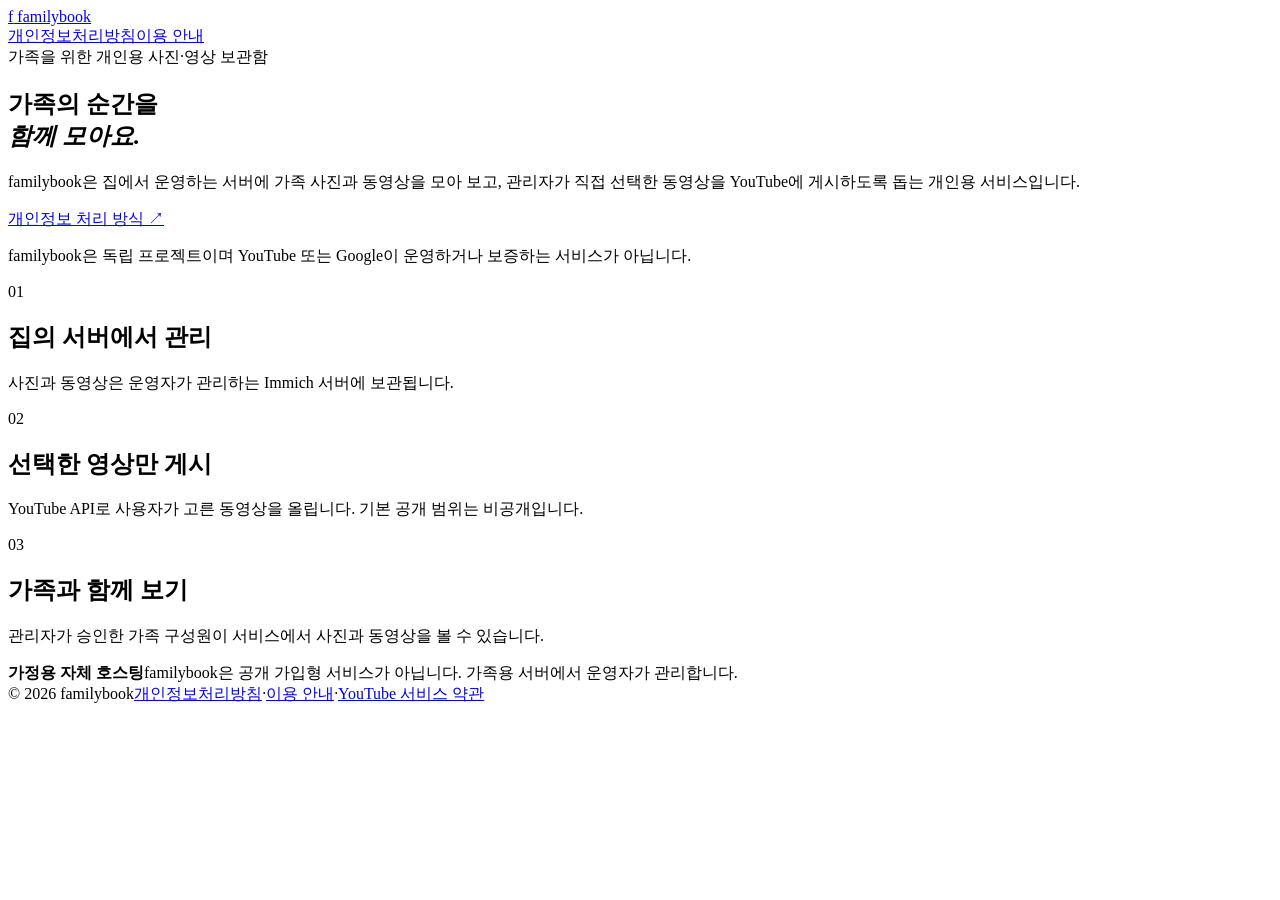
==== index.html @ da50d3c0 "Create index.html" ====
<!doctype html>
<html lang="ko">
<head>
  <meta charset="utf-8">
  <meta name="viewport" content="width=device-width, initial-scale=1">
  <meta name="description" content="familybook은 가족 사진과 동영상을 집의 서버에서 정리하고, 사용자가 선택한 동영상을 YouTube에 올리는 개인용 서비스입니다.">
  <title>familybook — 가족의 사진과 영상</title>
  <link rel="stylesheet" href="style.css">
</head>
<body>
  <header class="topbar">
    <a class="brand" href="./" aria-label="familybook 홈"><span class="brand-mark">f</span> familybook</a>
    <nav><a class="quiet-link" href="privacy.html">개인정보처리방침</a><a class="quiet-link" href="terms.html">이용 안내</a></nav>
  </header>
  <main>
    <section class="hero">
      <div class="eyebrow"><span class="dot"></span> 가족을 위한 개인용 사진·영상 보관함</div>
      <h1>가족의 순간을<br><em>함께 모아요.</em></h1>
      <p class="intro">familybook은 집에서 운영하는 서버에 가족 사진과 동영상을 모아 보고, 관리자가 직접 선택한 동영상을 YouTube에 게시하도록 돕는 개인용 서비스입니다.</p>
      <a class="button" href="privacy.html">개인정보 처리 방식 <span aria-hidden="true">↗</span></a>
      <p class="disclaimer">familybook은 독립 프로젝트이며 YouTube 또는 Google이 운영하거나 보증하는 서비스가 아닙니다.</p>
    </section>
    <section class="features" aria-label="서비스 안내">
      <article><span class="number">01</span><h2>집의 서버에서 관리</h2><p>사진과 동영상은 운영자가 관리하는 Immich 서버에 보관됩니다.</p></article>
      <article><span class="number">02</span><h2>선택한 영상만 게시</h2><p>YouTube API로 사용자가 고른 동영상을 올립니다. 기본 공개 범위는 비공개입니다.</p></article>
      <article><span class="number">03</span><h2>가족과 함께 보기</h2><p>관리자가 승인한 가족 구성원이 서비스에서 사진과 동영상을 볼 수 있습니다.</p></article>
    </section>
    <aside class="notice"><strong>가정용 자체 호스팅</strong><span>familybook은 공개 가입형 서비스가 아닙니다. 가족용 서버에서 운영자가 관리합니다.</span></aside>
  </main>
  <footer><span>© 2026 familybook</span><span><a href="privacy.html">개인정보처리방침</a><i>·</i><a href="terms.html">이용 안내</a><i>·</i><a href="https://www.youtube.com/t/terms" target="_blank" rel="noreferrer">YouTube 서비스 약관</a></span></footer>
</body>
</html>
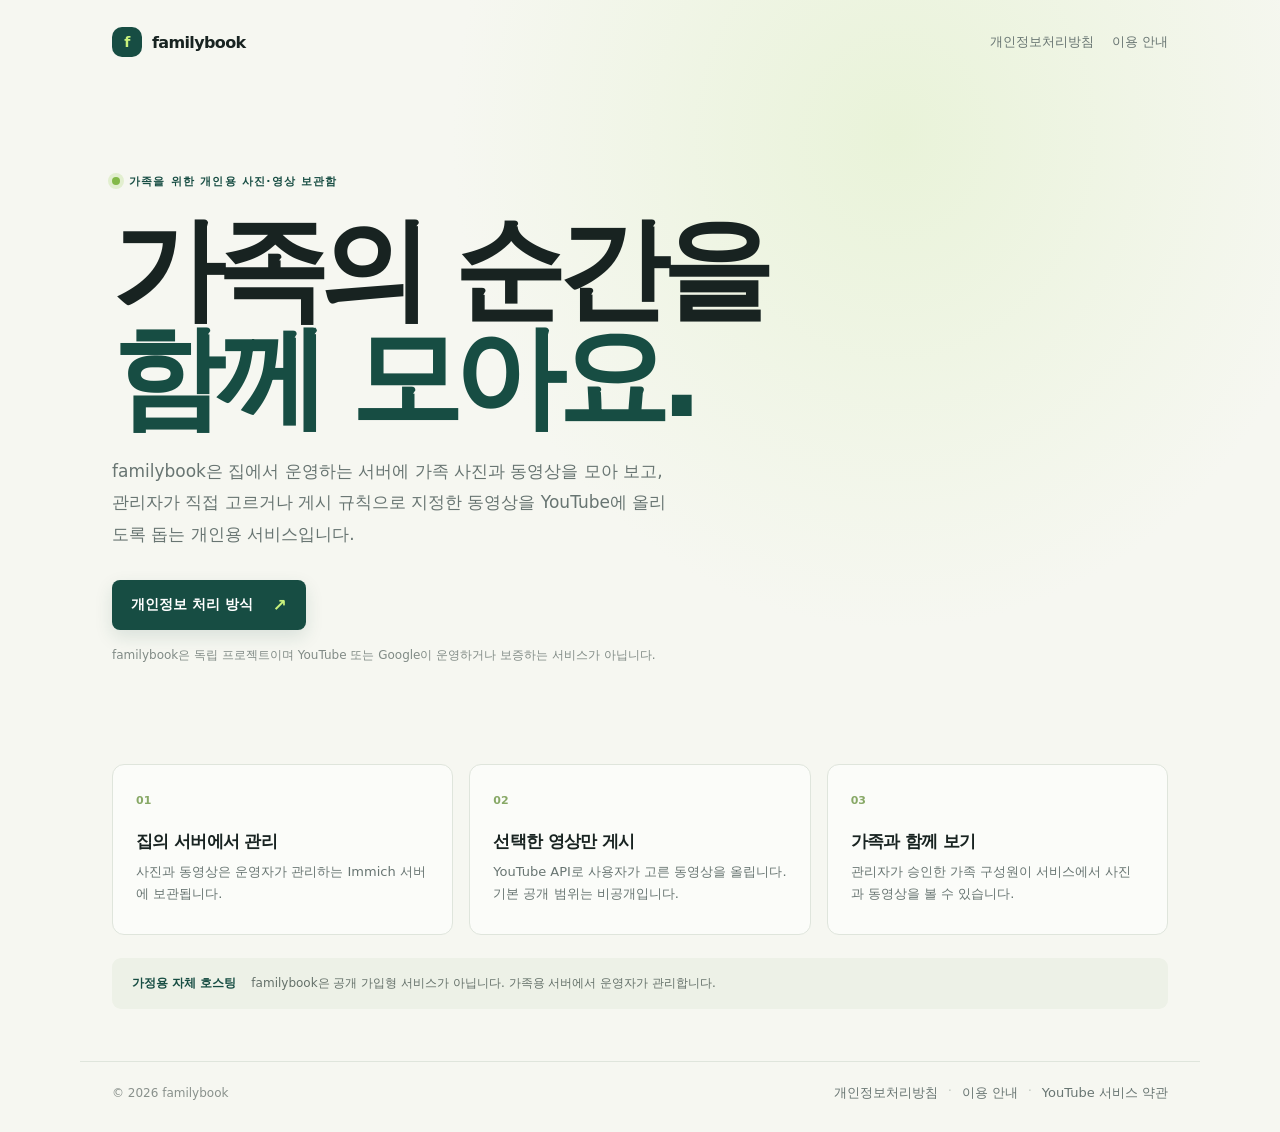
==== commit ae9a3239: "Update index.html" ====
--- a/index.html
+++ b/index.html
@@ -16,7 +16,7 @@
     <section class="hero">
       <div class="eyebrow"><span class="dot"></span> 가족을 위한 개인용 사진·영상 보관함</div>
       <h1>가족의 순간을<br><em>함께 모아요.</em></h1>
-      <p class="intro">familybook은 집에서 운영하는 서버에 가족 사진과 동영상을 모아 보고, 관리자가 직접 선택한 동영상을 YouTube에 게시하도록 돕는 개인용 서비스입니다.</p>
+      <p class="intro">familybook은 집에서 운영하는 서버에 가족 사진과 동영상을 모아 보고, 관리자가 직접 고르거나 게시 규칙으로 지정한 동영상을 YouTube에 올리도록 돕는 개인용 서비스입니다.</p>
       <a class="button" href="privacy.html">개인정보 처리 방식 <span aria-hidden="true">↗</span></a>
       <p class="disclaimer">familybook은 독립 프로젝트이며 YouTube 또는 Google이 운영하거나 보증하는 서비스가 아닙니다.</p>
     </section>
--- a/style.css
+++ b/style.css
@@ -0,0 +1 @@
+:root{--ink:#182321;--muted:#687572;--green:#174d43;--lime:#c9f27c;--paper:#f6f7f1;--line:#dfe5dc}*{box-sizing:border-box}html{background:var(--paper)}body{margin:0;color:var(--ink);font-family:system-ui,-apple-system,BlinkMacSystemFont,'Segoe UI',sans-serif;background:radial-gradient(ellipse at 70% 12%,#e9f3d9 0,transparent 35%),var(--paper);min-height:100vh}.topbar,footer{display:flex;align-items:center;justify-content:space-between;max-width:1120px;margin:auto;padding:27px 32px}.topbar nav{display:flex;gap:18px}.brand{font-weight:800;letter-spacing:-.04em;display:flex;align-items:center;gap:10px;color:var(--ink);text-decoration:none}.brand-mark{background:var(--green);color:var(--lime);width:30px;height:30px;display:grid;place-items:center;border-radius:10px;font-size:14px}.quiet-link,footer a{font-size:13px;color:var(--muted);text-decoration:none}.quiet-link:hover,footer a:hover{color:var(--green)}main{max-width:1120px;margin:auto;padding:86px 32px 52px}.hero{max-width:700px}.eyebrow{display:inline-flex;align-items:center;gap:9px;text-transform:uppercase;letter-spacing:.11em;font-size:11px;font-weight:700;color:var(--green)}.dot{width:8px;height:8px;border-radius:50%;background:#83b948;box-shadow:0 0 0 4px #e2efcf}h1{font-weight:800;font-size:clamp(64px,10vw,112px);line-height:.96;letter-spacing:-.075em;margin:27px 0 25px}h1 em{font-style:normal;color:var(--green)}.intro{max-width:560px;color:var(--muted);font-size:17px;line-height:1.85;margin:0 0 30px}.button{display:inline-flex;align-items:center;gap:20px;padding:15px 19px;border-radius:8px;color:white;background:var(--green);text-decoration:none;font-size:14px;font-weight:700;box-shadow:0 7px 18px #174d4320}.button:hover{transform:translateY(-1px)}.button span{font-size:17px;color:var(--lime)}.disclaimer{font-size:12px;color:#818b86;margin-top:17px}.features{display:grid;grid-template-columns:repeat(3,1fr);gap:16px;margin-top:100px}.features article{padding:24px 23px 28px;border:1px solid var(--line);background:#ffffff9c;border-radius:12px;min-height:170px}.number{font-size:11px;font-weight:700;color:#87a866}.features h2{font-size:17px;letter-spacing:-.04em;margin:22px 0 8px}.features p{margin:0;font-size:13px;line-height:1.7;color:var(--muted)}.notice{display:flex;gap:15px;margin-top:23px;padding:17px 20px;border-radius:9px;background:#edf1e7;color:#65716a;font-size:12px}.notice strong{color:var(--green)}footer{border-top:1px solid var(--line);font-size:12px;color:#89918c;padding-top:22px;padding-bottom:30px}footer span:last-child{display:flex;gap:10px}footer i{font-style:normal;color:#bdc5bd}.policy{max-width:820px;padding-top:64px;padding-bottom:90px}.policy h1{font-size:clamp(54px,8vw,84px);margin-bottom:14px}.policy .intro{font-size:13px;margin-bottom:33px}.policy section{border-top:1px solid var(--line);padding:25px 0}.policy h2{font-size:18px;margin:0 0 13px;letter-spacing:-.04em}.policy section p,.policy li{font-size:14px;line-height:1.9;color:#56635e}.policy ul{padding-left:20px}.policy a{color:var(--green);text-underline-offset:3px}.back-link{display:inline-block;margin-top:20px;font-size:14px;font-weight:700;text-decoration:none}@media(max-width:680px){.topbar,footer{padding-left:22px;padding-right:22px}.topbar nav{gap:12px}main{padding:65px 22px 40px}.features{grid-template-columns:1fr;margin-top:68px;gap:10px}.features article{min-height:0}.features h2{margin-top:15px}.notice{display:block;line-height:1.8}.notice strong{display:block}.quiet-link{font-size:12px}}
